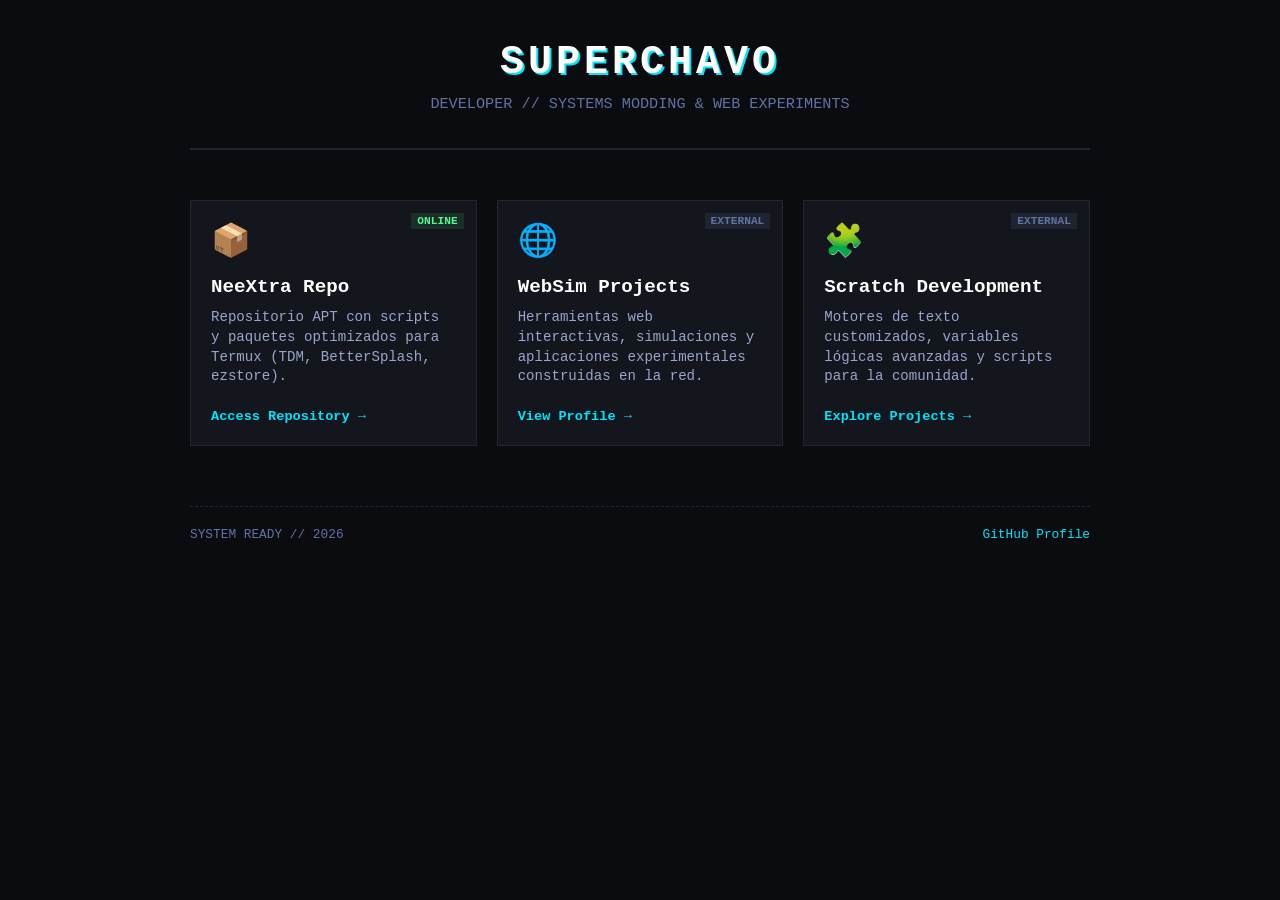
==== index.html @ 246838ec "Move everything to internal folder and add new landing page in root" ====
<!DOCTYPE html>
<html lang="es">
<head>
    <meta charset="UTF-8">
    <meta name="viewport" content="width=device-width, initial-scale=1.0">
    <title>Superchavo | Hub</title>
    <link rel="stylesheet" href="style.css">
</head>
<body>

    <div class="hub-container">
        <header class="hub-header">
            <h1 class="glitch-text">SUPERCHAVO</h1>
            <p class="subtitle">Developer // Systems Modding & Web Experiments</p>
        </header>

        <main class="projects-grid">
            
            <!-- Tarjeta 1: NeeXtra Repo (Ruta que vas a renombrar en GitHub) -->
            <a href="/Superchavo" class="project-card">
                <div class="card-status">ONLINE</div>
                <div class="card-icon">📦</div>
                <div class="card-content">
                    <h3>NeeXtra Repo</h3>
                    <p>Repositorio APT con scripts y paquetes optimizados para Termux (TDM, BetterSplash, ezstore).</p>
                    <span class="card-link">Access Repository →</span>
                </div>
            </a>

            <!-- Tarjeta 2: Websim & Web Apps -->
            <a href="https://websim.ai" target="_blank" class="project-card">
                <div class="card-status external">EXTERNAL</div>
                <div class="card-icon">🌐</div>
                <div class="card-content">
                    <h3>WebSim Projects</h3>
                    <p>Herramientas web interactivas, simulaciones y aplicaciones experimentales construidas en la red.</p>
                    <span class="card-link">View Profile →</span>
                </div>
            </a>

            <!-- Tarjeta 3: Scratch Projects -->
            <a href="https://scratch.mit.edu" target="_blank" class="project-card">
                <div class="card-status external">EXTERNAL</div>
                <div class="card-icon">🧩</div>
                <div class="card-content">
                    <h3>Scratch Development</h3>
                    <p>Motores de texto customizados, variables lógicas avanzadas y scripts para la comunidad.</p>
                    <span class="card-link">Explore Projects →</span>
                </div>
            </a>

        </main>

        <footer>
            <div class="footer-status">SYSTEM READY // 2026</div>
            <div><a href="https://github.com/Superchavo" target="_blank">GitHub Profile</a></div>
        </footer>
    </div>

</body>
</html>
---- style.css ----
:root {
    --bg-dark: #0b0c10;
    --panel-bg: #14161d;
    --border-color: #222531;
    --text-primary: #e2e4e9;
    --text-secondary: #6272a4;
    --cyan: #00e5ff;
    --green: #5af78e;
}

body {
    background-color: var(--bg-dark);
    color: var(--text-primary);
    font-family: 'Courier New', Courier, monospace;
    margin: 0;
    padding: 40px 20px;
    display: flex;
    justify-content: center;
}

.hub-container {
    width: 100%;
    max-width: 900px;
}

.hub-header {
    text-align: center;
    margin-bottom: 50px;
    border-bottom: 2px solid var(--border-color);
    padding-bottom: 20px;
}

.glitch-text {
    font-size: 2.5rem;
    margin: 0;
    letter-spacing: 4px;
    color: #fff;
    text-shadow: 2px 2px var(--cyan);
}

.subtitle {
    color: var(--text-secondary);
    font-size: 0.95rem;
    margin-top: 10px;
    text-transform: uppercase;
}

/* Grid de Proyectos */
.projects-grid {
    display: grid;
    grid-template-columns: repeat(auto-fit, minmax(260px, 1fr));
    gap: 20px;
}

.project-card {
    background-color: var(--panel-bg);
    border: 1px solid var(--border-color);
    padding: 20px;
    display: flex;
    flex-direction: column;
    text-decoration: none;
    color: inherit;
    position: relative;
    transition: transform 0.2s, border-color 0.2s;
}

.project-card:hover {
    transform: translateY(-4px);
    border-color: var(--cyan);
}

.card-status {
    position: absolute;
    top: 12px;
    right: 12px;
    font-size: 0.7rem;
    background-color: rgba(90, 247, 142, 0.1);
    color: var(--green);
    padding: 2px 6px;
    font-weight: bold;
}

.card-status.external {
    background-color: rgba(98, 114, 164, 0.15);
    color: var(--text-secondary);
}

.card-icon {
    font-size: 2rem;
    margin-bottom: 15px;
}

.card-content h3 {
    margin: 0 0 10px 0;
    color: #fff;
    font-size: 1.2rem;
}

.card-content p {
    color: #9aa5ce;
    font-size: 0.88rem;
    line-height: 1.4;
    margin: 0 0 20px 0;
}

.card-link {
    font-size: 0.85rem;
    color: var(--cyan);
    font-weight: bold;
}

footer {
    margin-top: 60px;
    border-top: 1px dashed var(--border-color);
    padding-top: 20px;
    display: flex;
    justify-content: space-between;
    font-size: 0.8rem;
    color: var(--text-secondary);
}

footer a {
    color: var(--cyan);
    text-decoration: none;
}
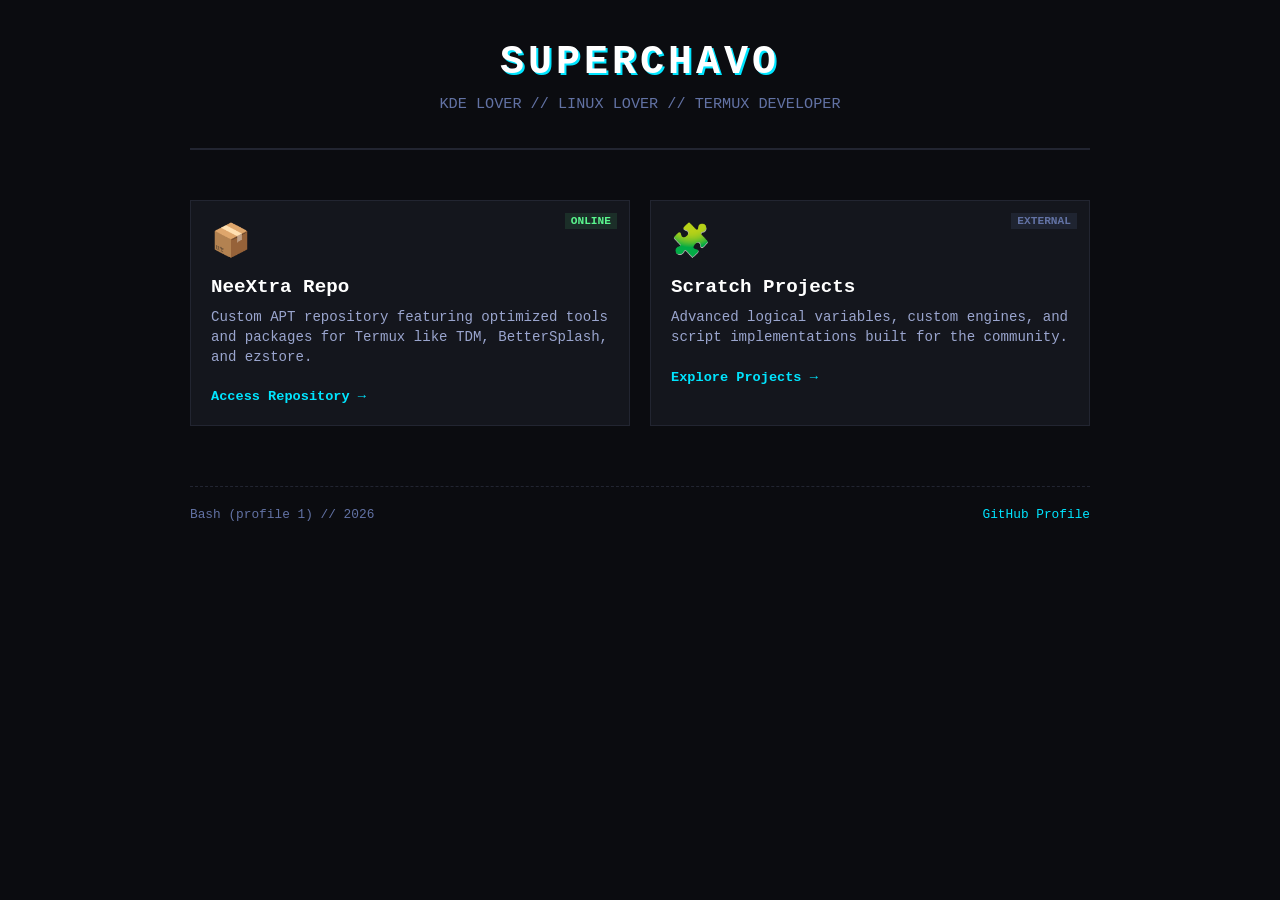
==== commit 0f6422b9: "Update project link and footer status text" ====
--- a/index.html
+++ b/index.html
@@ -1,9 +1,9 @@
 <!DOCTYPE html>
-<html lang="es">
+<html lang="en">
 <head>
     <meta charset="UTF-8">
     <meta name="viewport" content="width=device-width, initial-scale=1.0">
-    <title>Superchavo | Hub</title>
+    <title>Superchavo | Profile</title>
     <link rel="stylesheet" href="style.css">
 </head>
 <body>
@@ -11,40 +11,29 @@
     <div class="hub-container">
         <header class="hub-header">
             <h1 class="glitch-text">SUPERCHAVO</h1>
-            <p class="subtitle">Developer // Systems Modding & Web Experiments</p>
+            <p class="subtitle">KDE Lover // Linux Lover // Termux Developer</p>
         </header>
 
         <main class="projects-grid">
             
-            <!-- Tarjeta 1: NeeXtra Repo (Ruta que vas a renombrar en GitHub) -->
-            <a href="/Superchavo" class="project-card">
+            <!-- Card 1: NeeXtra Repo (The folder you will rename on GitHub) -->
+            <a href="/NeeXtraRepo" class="project-card">
                 <div class="card-status">ONLINE</div>
                 <div class="card-icon">📦</div>
                 <div class="card-content">
                     <h3>NeeXtra Repo</h3>
-                    <p>Repositorio APT con scripts y paquetes optimizados para Termux (TDM, BetterSplash, ezstore).</p>
+                    <p>Custom APT repository featuring optimized tools and packages for Termux like TDM, BetterSplash, and ezstore.</p>
                     <span class="card-link">Access Repository →</span>
                 </div>
             </a>
 
-            <!-- Tarjeta 2: Websim & Web Apps -->
-            <a href="https://websim.ai" target="_blank" class="project-card">
-                <div class="card-status external">EXTERNAL</div>
-                <div class="card-icon">🌐</div>
-                <div class="card-content">
-                    <h3>WebSim Projects</h3>
-                    <p>Herramientas web interactivas, simulaciones y aplicaciones experimentales construidas en la red.</p>
-                    <span class="card-link">View Profile →</span>
-                </div>
-            </a>
-
-            <!-- Tarjeta 3: Scratch Projects -->
+            <!-- Card 2: Scratch Development -->
             <a href="https://scratch.mit.edu" target="_blank" class="project-card">
                 <div class="card-status external">EXTERNAL</div>
                 <div class="card-icon">🧩</div>
                 <div class="card-content">
-                    <h3>Scratch Development</h3>
-                    <p>Motores de texto customizados, variables lógicas avanzadas y scripts para la comunidad.</p>
+                    <h3>Scratch Projects</h3>
+                    <p>Advanced logical variables, custom engines, and script implementations built for the community.</p>
                     <span class="card-link">Explore Projects →</span>
                 </div>
             </a>
@@ -52,7 +41,7 @@
         </main>
 
         <footer>
-            <div class="footer-status">SYSTEM READY // 2026</div>
+            <div class="footer-status">Bash (profile 1) // 2026</div>
             <div><a href="https://github.com/Superchavo" target="_blank">GitHub Profile</a></div>
         </footer>
     </div>
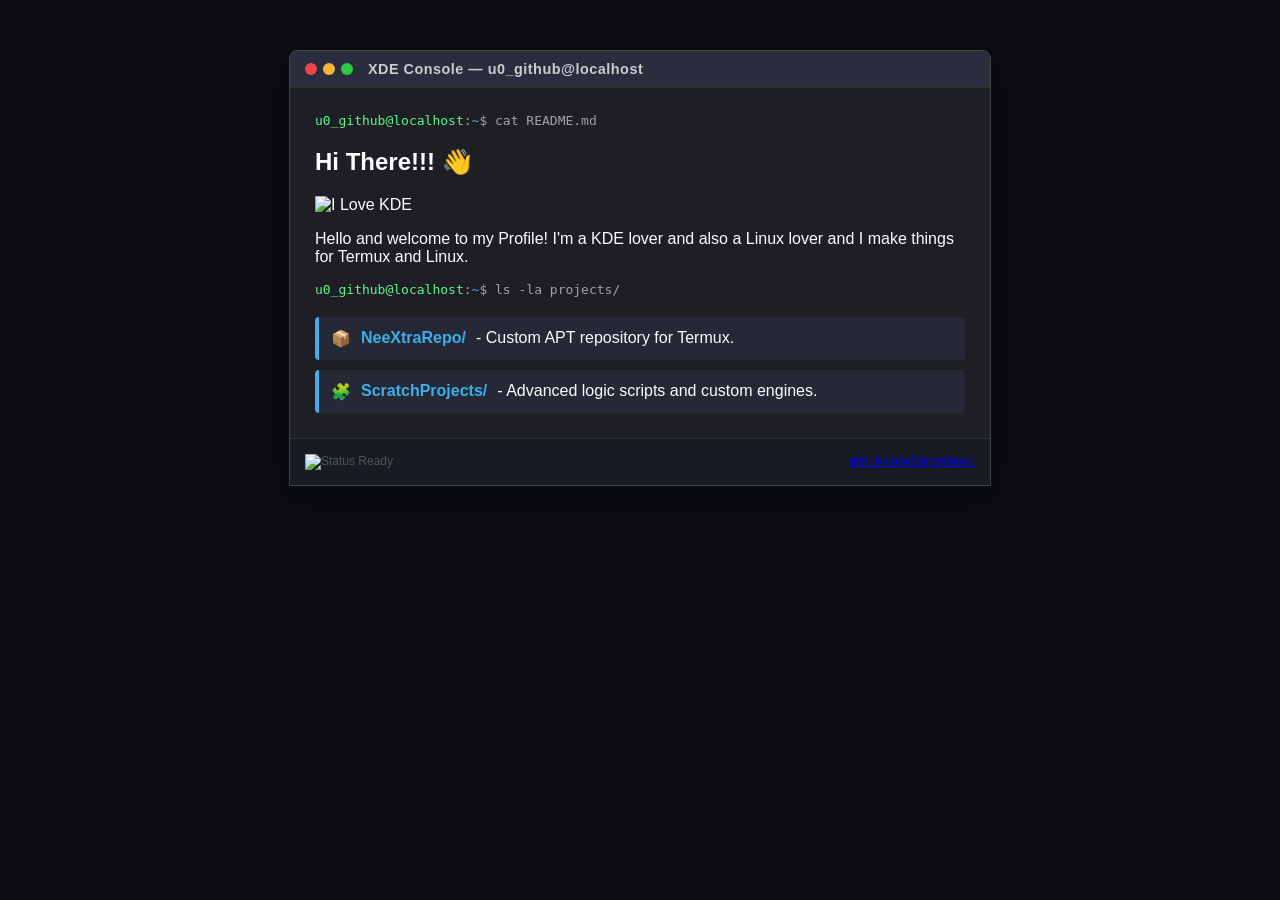
==== commit e0734488: "Complete migration to XDE look and feel with clean HTML" ====
--- a/index.html
+++ b/index.html
@@ -8,41 +8,59 @@
 </head>
 <body>
 
-    <div class="hub-container">
-        <header class="hub-header">
-            <h1 class="glitch-text">SUPERCHAVO</h1>
-            <p class="subtitle">KDE Lover // Linux Lover // Termux Developer</p>
-        </header>
+    <div class="terminal-container">
+        <!-- Barra superior estilo XDE (Plasma spinoff) -->
+        <div class="terminal-header">
+            <div class="buttons">
+                <span class="close"></span>
+                <span class="minimize"></span>
+                <span class="maximize"></span>
+            </div>
+            <div class="title">XDE Console — u0_github@localhost</div>
+        </div>
 
-        <main class="projects-grid">
+        <!-- Cuerpo de la ventana -->
+        <main class="terminal-body">
+            <div class="prompt-line">
+                <span class="user">u0_github@localhost</span>:<span class="dir">~</span>$ cat README.md
+            </div>
             
-            <!-- Card 1: NeeXtra Repo (The folder you will rename on GitHub) -->
-            <a href="/NeeXtraRepo" class="project-card">
-                <div class="card-status">ONLINE</div>
-                <div class="card-icon">📦</div>
-                <div class="card-content">
-                    <h3>NeeXtra Repo</h3>
-                    <p>Custom APT repository featuring optimized tools and packages for Termux like TDM, BetterSplash, and ezstore.</p>
-                    <span class="card-link">Access Repository →</span>
+            <section class="readme-content">
+                <h2>Hi There!!! 👋</h2>
+                <div class="badge-container">
+                    <img src="https://img.shields.io/badge/I_Love-KDE-00e5ff?style=flat&logo=kde&logoColor=white" alt="I Love KDE">
                 </div>
-            </a>
+                <p>Hello and welcome to my Profile! I'm a KDE lover and also a Linux lover and I make things for Termux and Linux.</p>
+            </section>
 
-            <!-- Card 2: Scratch Development -->
-            <a href="https://scratch.mit.edu" target="_blank" class="project-card">
-                <div class="card-status external">EXTERNAL</div>
-                <div class="card-icon">🧩</div>
-                <div class="card-content">
-                    <h3>Scratch Projects</h3>
-                    <p>Advanced logical variables, custom engines, and script implementations built for the community.</p>
-                    <span class="card-link">Explore Projects →</span>
-                </div>
-            </a>
+            <div class="prompt-line">
+                <span class="user">u0_github@localhost</span>:<span class="dir">~</span>$ ls -la projects/
+            </div>
 
+            <!-- Lista de proyectos adaptada para el diseño XDE -->
+            <div class="projects-list">
+                <a href="/NeeXtraRepo" class="project-item">
+                    <span class="item-icon">📦</span>
+                    <span class="item-name">NeeXtraRepo/</span>
+                    <span class="item-desc">- Custom APT repository for Termux.</span>
+                </a>
+
+                <a href="https://scratch.mit.edu" target="_blank" class="project-item">
+                    <span class="item-icon">🧩</span>
+                    <span class="item-name">ScratchProjects/</span>
+                    <span class="item-desc">- Advanced logic scripts and custom engines.</span>
+                </a>
+            </div>
         </main>
 
+        <!-- Footer limpio con tu badge estático de status -->
         <footer>
-            <div class="footer-status">Bash (profile 1) // 2026</div>
-            <div><a href="https://github.com/Superchavo" target="_blank">GitHub Profile</a></div>
+            <div class="footer-badge">
+                <img src="https://img.shields.io/badge/Status-Ready-3daee9?style=flat-square" alt="Status Ready">
+            </div>
+            <div class="footer-link">
+                <a href="https://github.com/Superchavo" target="_blank">github.com/Superchavo</a>
+            </div>
         </footer>
     </div>
 
--- a/style.css
+++ b/style.css
@@ -1,125 +1,77 @@
+/* XDE - A Plasma-inspired spinoff */
 :root {
-    --bg-dark: #0b0c10;
-    --panel-bg: #14161d;
-    --border-color: #222531;
-    --text-primary: #e2e4e9;
-    --text-secondary: #6272a4;
-    --cyan: #00e5ff;
-    --green: #5af78e;
+    --xde-bg: #1e1e24;
+    --xde-header: #292d3e;
+    --xde-accent: #3daee9;
+    --xde-text: #fcfcfc;
+    --xde-shadow: rgba(0,0,0,0.4);
 }
 
 body {
-    background-color: var(--bg-dark);
-    color: var(--text-primary);
-    font-family: 'Courier New', Courier, monospace;
+    background-color: #0b0c10;
+    color: var(--xde-text);
+    font-family: 'Cantarell', 'Segoe UI', sans-serif;
     margin: 0;
-    padding: 40px 20px;
+    padding: 50px 20px;
     display: flex;
     justify-content: center;
 }
 
-.hub-container {
+.terminal-container {
     width: 100%;
-    max-width: 900px;
+    max-width: 700px;
+    background: var(--xde-bg);
+    border: 1px solid #444;
+    border-radius: 8px 8px 0 0;
+    box-shadow: 0 10px 30px var(--xde-shadow);
+    overflow: hidden;
 }
 
-.hub-header {
-    text-align: center;
-    margin-bottom: 50px;
-    border-bottom: 2px solid var(--border-color);
-    padding-bottom: 20px;
+.terminal-header {
+    background: var(--xde-header);
+    padding: 10px 15px;
+    display: flex;
+    align-items: center;
+    border-bottom: 1px solid #333;
 }
 
-.glitch-text {
-    font-size: 2.5rem;
-    margin: 0;
-    letter-spacing: 4px;
-    color: #fff;
-    text-shadow: 2px 2px var(--cyan);
+.buttons { display: flex; gap: 6px; margin-right: 15px; }
+.buttons span { width: 12px; height: 12px; border-radius: 50%; }
+.close { background: #ed4747; }
+.minimize { background: #f6b43d; }
+.maximize { background: #33c748; }
+
+.title { font-size: 0.9rem; font-weight: bold; letter-spacing: 0.5px; color: #ccc; }
+
+.terminal-body { padding: 25px; }
+
+.prompt-line { font-family: monospace; margin-bottom: 15px; color: #a1a1aa; }
+.user { color: #5af78e; }
+.dir { color: var(--xde-accent); }
+
+.projects-list { display: grid; gap: 10px; margin-top: 20px; }
+
+.project-item {
+    display: flex;
+    align-items: center;
+    background: #252936;
+    padding: 12px;
+    border-radius: 4px;
+    text-decoration: none;
+    color: var(--xde-text);
+    border-left: 4px solid var(--xde-accent);
+    transition: transform 0.1s;
 }
 
-.subtitle {
-    color: var(--text-secondary);
-    font-size: 0.95rem;
-    margin-top: 10px;
-    text-transform: uppercase;
-}
-
-/* Grid de Proyectos */
-.projects-grid {
-    display: grid;
-    grid-template-columns: repeat(auto-fit, minmax(260px, 1fr));
-    gap: 20px;
-}
-
-.project-card {
-    background-color: var(--panel-bg);
-    border: 1px solid var(--border-color);
-    padding: 20px;
-    display: flex;
-    flex-direction: column;
-    text-decoration: none;
-    color: inherit;
-    position: relative;
-    transition: transform 0.2s, border-color 0.2s;
-}
-
-.project-card:hover {
-    transform: translateY(-4px);
-    border-color: var(--cyan);
-}
-
-.card-status {
-    position: absolute;
-    top: 12px;
-    right: 12px;
-    font-size: 0.7rem;
-    background-color: rgba(90, 247, 142, 0.1);
-    color: var(--green);
-    padding: 2px 6px;
-    font-weight: bold;
-}
-
-.card-status.external {
-    background-color: rgba(98, 114, 164, 0.15);
-    color: var(--text-secondary);
-}
-
-.card-icon {
-    font-size: 2rem;
-    margin-bottom: 15px;
-}
-
-.card-content h3 {
-    margin: 0 0 10px 0;
-    color: #fff;
-    font-size: 1.2rem;
-}
-
-.card-content p {
-    color: #9aa5ce;
-    font-size: 0.88rem;
-    line-height: 1.4;
-    margin: 0 0 20px 0;
-}
-
-.card-link {
-    font-size: 0.85rem;
-    color: var(--cyan);
-    font-weight: bold;
-}
+.project-item:hover { background: #2f3445; transform: scale(1.01); }
+.item-name { font-weight: bold; color: var(--xde-accent); margin: 0 10px; }
 
 footer {
-    margin-top: 60px;
-    border-top: 1px dashed var(--border-color);
-    padding-top: 20px;
+    padding: 15px;
+    background: #191b22;
     display: flex;
     justify-content: space-between;
-    font-size: 0.8rem;
-    color: var(--text-secondary);
+    font-size: 0.75rem;
+    color: #555;
+    border-top: 1px solid #333;
 }
-
-footer a {
-    color: var(--cyan);
-    text-decoration: none;
-}
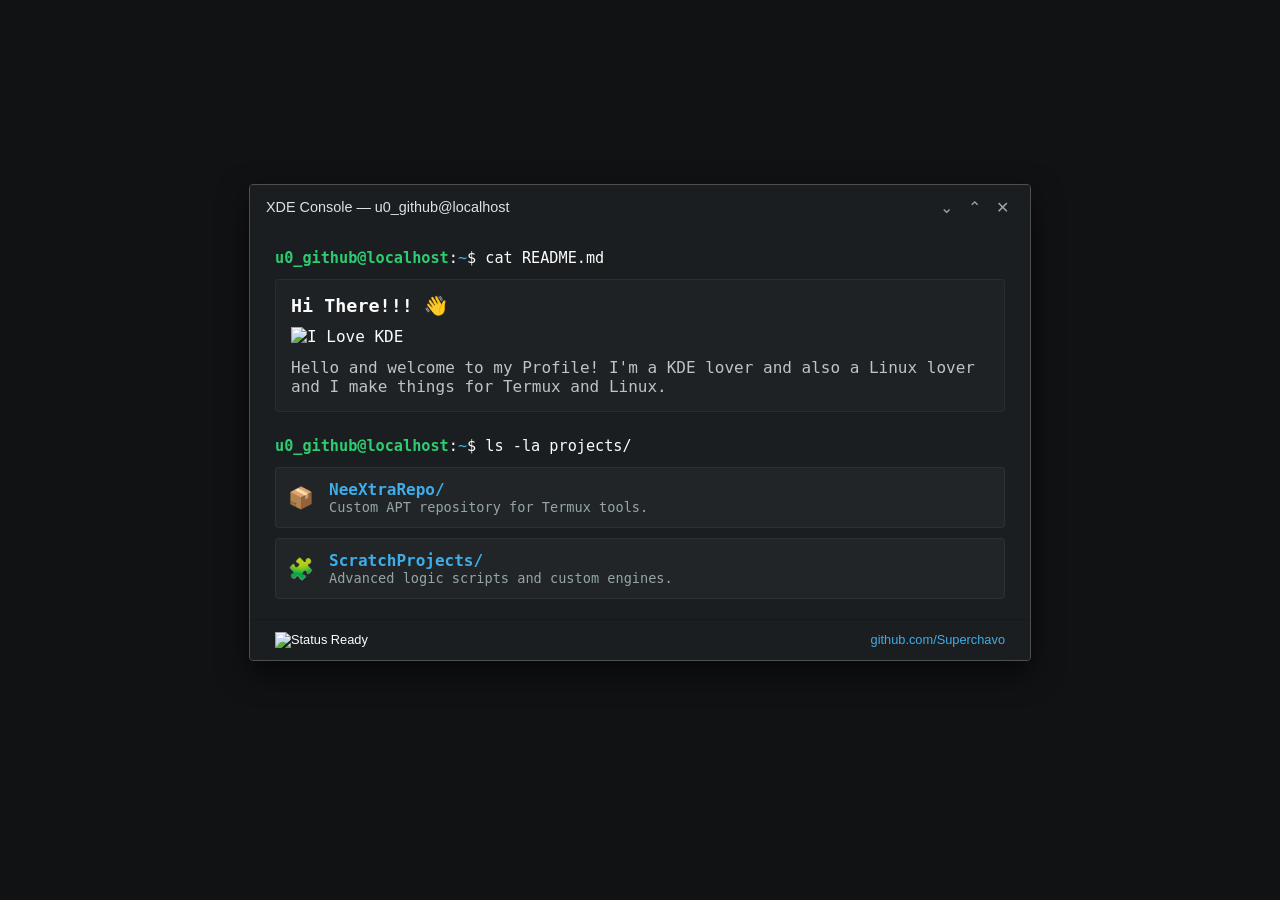
==== commit a887b60f: "Fix layout: remove macOS look and apply true XDE Plasma Breeze layout" ====
--- a/index.html
+++ b/index.html
@@ -8,18 +8,20 @@
 </head>
 <body>
 
-    <div class="terminal-container">
-        <!-- Barra superior estilo XDE (Plasma spinoff) -->
-        <div class="terminal-header">
-            <div class="buttons">
-                <span class="close"></span>
-                <span class="minimize"></span>
-                <span class="maximize"></span>
+    <div class="xde-window">
+        <!-- Barra superior integrada estilo XDE (Plasma puro) -->
+        <div class="xde-header">
+            <div class="xde-title-container">
+                <span class="title">XDE Console — u0_github@localhost</span>
             </div>
-            <div class="title">XDE Console — u0_github@localhost</div>
+            <!-- Botones geométricos de cheurón (Ángulo abajo, Ángulo arriba, Equis) -->
+            <div class="xde-buttons">
+                <span class="xde-btn minimize">&#8964;</span>
+                <span class="xde-btn maximize">&#8963;</span>
+                <span class="xde-btn close">&#10005;</span>
+            </div>
         </div>
 
-        <!-- Cuerpo de la ventana -->
         <main class="terminal-body">
             <div class="prompt-line">
                 <span class="user">u0_github@localhost</span>:<span class="dir">~</span>$ cat README.md
@@ -37,23 +39,25 @@
                 <span class="user">u0_github@localhost</span>:<span class="dir">~</span>$ ls -la projects/
             </div>
 
-            <!-- Lista de proyectos adaptada para el diseño XDE -->
             <div class="projects-list">
                 <a href="/NeeXtraRepo" class="project-item">
                     <span class="item-icon">📦</span>
-                    <span class="item-name">NeeXtraRepo/</span>
-                    <span class="item-desc">- Custom APT repository for Termux.</span>
+                    <div class="item-info">
+                        <span class="item-name">NeeXtraRepo/</span>
+                        <span class="item-desc">Custom APT repository for Termux tools.</span>
+                    </div>
                 </a>
 
                 <a href="https://scratch.mit.edu" target="_blank" class="project-item">
                     <span class="item-icon">🧩</span>
-                    <span class="item-name">ScratchProjects/</span>
-                    <span class="item-desc">- Advanced logic scripts and custom engines.</span>
+                    <div class="item-info">
+                        <span class="item-name">ScratchProjects/</span>
+                        <span class="item-desc">Advanced logic scripts and custom engines.</span>
+                    </div>
                 </a>
             </div>
         </main>
 
-        <!-- Footer limpio con tu badge estático de status -->
         <footer>
             <div class="footer-badge">
                 <img src="https://img.shields.io/badge/Status-Ready-3daee9?style=flat-square" alt="Status Ready">
--- a/style.css
+++ b/style.css
@@ -1,77 +1,94 @@
-/* XDE - A Plasma-inspired spinoff */
 :root {
-    --xde-bg: #1e1e24;
-    --xde-header: #292d3e;
-    --xde-accent: #3daee9;
-    --xde-text: #fcfcfc;
-    --xde-shadow: rgba(0,0,0,0.4);
+    --breeze-bg: #232629;
+    --breeze-view: #1b1e20;
+    --breeze-header: #1b1e20; /* Integrado con el fondo, sin borde fuerte */
+    --breeze-text: #fcfcfc;
+    --breeze-accent: #3daee9;
+    --breeze-border: #4d5053;
 }
 
 body {
-    background-color: #0b0c10;
-    color: var(--xde-text);
-    font-family: 'Cantarell', 'Segoe UI', sans-serif;
+    background-color: #111214;
+    color: var(--breeze-text);
+    font-family: 'Noto Sans', 'Cantarell', sans-serif;
     margin: 0;
-    padding: 50px 20px;
+    padding: 40px 15px;
     display: flex;
     justify-content: center;
+    align-items: center;
+    min-height: 85vh;
 }
 
-.terminal-container {
+.xde-window {
     width: 100%;
-    max-width: 700px;
-    background: var(--xde-bg);
-    border: 1px solid #444;
-    border-radius: 8px 8px 0 0;
-    box-shadow: 0 10px 30px var(--xde-shadow);
+    max-width: 780px;
+    background-color: var(--breeze-view);
+    border: 1px solid var(--breeze-border);
+    border-radius: 4px;
+    box-shadow: 0 12px 30px rgba(0, 0, 0, 0.6);
     overflow: hidden;
 }
 
-.terminal-header {
-    background: var(--xde-header);
-    padding: 10px 15px;
+/* Header limpio con título a la izquierda */
+.xde-header {
+    background-color: var(--breeze-header);
+    padding: 10px 16px;
     display: flex;
+    justify-content: space-between;
     align-items: center;
-    border-bottom: 1px solid #333;
+    user-select: none;
 }
 
-.buttons { display: flex; gap: 6px; margin-right: 15px; }
-.buttons span { width: 12px; height: 12px; border-radius: 50%; }
-.close { background: #ed4747; }
-.minimize { background: #f6b43d; }
-.maximize { background: #33c748; }
-
-.title { font-size: 0.9rem; font-weight: bold; letter-spacing: 0.5px; color: #ccc; }
-
-.terminal-body { padding: 25px; }
-
-.prompt-line { font-family: monospace; margin-bottom: 15px; color: #a1a1aa; }
-.user { color: #5af78e; }
-.dir { color: var(--xde-accent); }
-
-.projects-list { display: grid; gap: 10px; margin-top: 20px; }
-
-.project-item {
-    display: flex;
-    align-items: center;
-    background: #252936;
-    padding: 12px;
-    border-radius: 4px;
-    text-decoration: none;
-    color: var(--xde-text);
-    border-left: 4px solid var(--xde-accent);
-    transition: transform 0.1s;
+.xde-title-container {
+    font-size: 0.9rem;
+    color: #e0e0e0;
 }
 
-.project-item:hover { background: #2f3445; transform: scale(1.01); }
-.item-name { font-weight: bold; color: var(--xde-accent); margin: 0 10px; }
+/* Botones con los ángulos correctos */
+.xde-buttons {
+    display: flex;
+    gap: 4px;
+}
 
-footer {
-    padding: 15px;
-    background: #191b22;
-    display: flex;
-    justify-content: space-between;
-    font-size: 0.75rem;
-    color: #555;
-    border-top: 1px solid #333;
+.xde-btn {
+    display: inline-flex;
+    align-items: center;
+    justify-content: center;
+    width: 24px;
+    height: 24px;
+    font-size: 1rem;
+    font-weight: 200; /* Líneas finas */
+    color: #a1a2a3;
+    cursor: pointer;
+    border-radius: 3px;
+    transition: background-color 0.15s, color 0.15s;
 }
+
+.xde-btn:hover {
+    background-color: rgba(255, 255, 255, 0.1);
+    color: var(--breeze-text);
+}
+
+.xde-btn.close:hover {
+    background-color: #da4453;
+    color: #fff;
+}
+
+/* El resto se mantiene igual */
+.terminal-body { padding: 20px 25px; font-family: 'Fira Code', monospace; }
+.prompt-line { font-size: 0.95rem; margin-bottom: 12px; }
+.user { color: #2ecc71; font-weight: bold; }
+.dir { color: var(--breeze-accent); }
+.readme-content { background-color: rgba(255, 255, 255, 0.02); padding: 15px; border-radius: 4px; margin: 12px 0 25px 0; border: 1px solid rgba(255,255,255,0.05); }
+.readme-content h2 { margin: 0 0 10px 0; font-size: 1.15rem; }
+.readme-content p { margin: 0; color: #bdc3c7; }
+.badge-container { margin-bottom: 12px; }
+.projects-list { display: flex; flex-direction: column; gap: 10px; }
+.project-item { display: flex; align-items: center; background-color: rgba(255, 255, 255, 0.03); border: 1px solid rgba(255, 255, 255, 0.05); padding: 12px; border-radius: 4px; text-decoration: none; color: var(--breeze-text); }
+.project-item:hover { background-color: rgba(61, 174, 233, 0.08); border-color: var(--breeze-accent); }
+.item-icon { font-size: 1.3rem; margin-right: 15px; }
+.item-info { display: flex; flex-direction: column; }
+.item-name { font-weight: bold; color: var(--breeze-accent); }
+.item-desc { color: #95a5a6; font-size: 0.85rem; }
+footer { padding: 12px 25px; background-color: var(--breeze-header); border-top: 1px solid rgba(0, 0, 0, 0.2); display: flex; justify-content: space-between; font-size: 0.8rem; }
+footer a { color: var(--breeze-accent); text-decoration: none; }
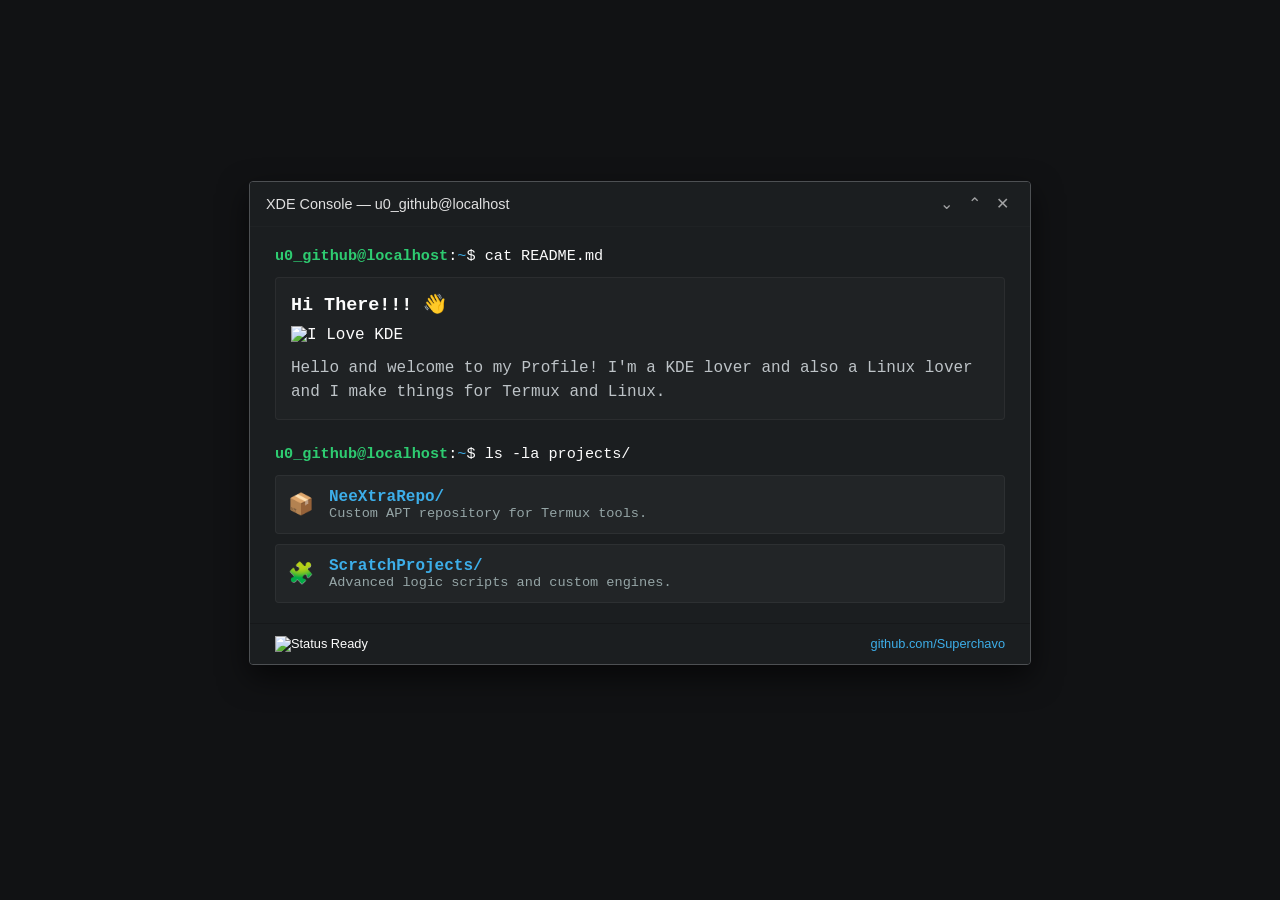
==== commit e1ebb45e: "Add script.js and update HTML/CSS layout with genuine Plasma aesthetics and Scratch link" ====
--- a/index.html
+++ b/index.html
@@ -1,5 +1,5 @@
 <!DOCTYPE html>
-<html lang="en">
+<html lang="es">
 <head>
     <meta charset="UTF-8">
     <meta name="viewport" content="width=device-width, initial-scale=1.0">
@@ -8,17 +8,15 @@
 </head>
 <body>
 
-    <div class="xde-window">
-        <!-- Barra superior integrada estilo XDE (Plasma puro) -->
+    <div class="xde-window" id="xdeWindow">
         <div class="xde-header">
             <div class="xde-title-container">
                 <span class="title">XDE Console — u0_github@localhost</span>
             </div>
-            <!-- Botones geométricos de cheurón (Ángulo abajo, Ángulo arriba, Equis) -->
             <div class="xde-buttons">
-                <span class="xde-btn minimize">&#8964;</span>
-                <span class="xde-btn maximize">&#8963;</span>
-                <span class="xde-btn close">&#10005;</span>
+                <span class="xde-btn minimize" id="btnMinimize" title="Minimizar">&#8964;</span>
+                <span class="xde-btn maximize" id="btnMaximize" title="Maximizar">&#8963;</span>
+                <span class="xde-btn close" id="btnClose" title="Cerrar">&#10005;</span>
             </div>
         </div>
 
@@ -48,7 +46,7 @@
                     </div>
                 </a>
 
-                <a href="https://scratch.mit.edu" target="_blank" class="project-item">
+                <a href="https://scratch.mit.edu/users/superchavo/" target="_blank" class="project-item">
                     <span class="item-icon">🧩</span>
                     <div class="item-info">
                         <span class="item-name">ScratchProjects/</span>
@@ -68,5 +66,6 @@
         </footer>
     </div>
 
+    <script src="script.js"></script>
 </body>
 </html>
--- a/style.css
+++ b/style.css
@@ -1,7 +1,7 @@
 :root {
     --breeze-bg: #232629;
     --breeze-view: #1b1e20;
-    --breeze-header: #1b1e20; /* Integrado con el fondo, sin borde fuerte */
+    --breeze-header: #1b1e20;
     --breeze-text: #fcfcfc;
     --breeze-accent: #3daee9;
     --breeze-border: #4d5053;
@@ -27,9 +27,23 @@
     border-radius: 4px;
     box-shadow: 0 12px 30px rgba(0, 0, 0, 0.6);
     overflow: hidden;
+    transition: all 0.25s cubic-bezier(0.2, 0.8, 0.2, 1);
 }
 
-/* Header limpio con título a la izquierda */
+/* Clases para el manejo dinámico con JS */
+.xde-window.minimized {
+    transform: translateY(60px) scale(0.85);
+    opacity: 0;
+    pointer-events: none;
+}
+
+.xde-window.maximized {
+    max-width: 100% !important;
+    width: 98vw;
+    height: 92vh;
+}
+
+/* Header limpio e integrado con el título completamente a la izquierda */
 .xde-header {
     background-color: var(--breeze-header);
     padding: 10px 16px;
@@ -37,6 +51,7 @@
     justify-content: space-between;
     align-items: center;
     user-select: none;
+    border-bottom: 1px solid rgba(255, 255, 255, 0.02);
 }
 
 .xde-title-container {
@@ -44,7 +59,7 @@
     color: #e0e0e0;
 }
 
-/* Botones con los ángulos correctos */
+/* Botones finos y minimalistas de Plasma Breeze */
 .xde-buttons {
     display: flex;
     gap: 4px;
@@ -57,7 +72,7 @@
     width: 24px;
     height: 24px;
     font-size: 1rem;
-    font-weight: 200; /* Líneas finas */
+    font-weight: 200;
     color: #a1a2a3;
     cursor: pointer;
     border-radius: 3px;
@@ -74,21 +89,110 @@
     color: #fff;
 }
 
-/* El resto se mantiene igual */
-.terminal-body { padding: 20px 25px; font-family: 'Fira Code', monospace; }
-.prompt-line { font-size: 0.95rem; margin-bottom: 12px; }
-.user { color: #2ecc71; font-weight: bold; }
-.dir { color: var(--breeze-accent); }
-.readme-content { background-color: rgba(255, 255, 255, 0.02); padding: 15px; border-radius: 4px; margin: 12px 0 25px 0; border: 1px solid rgba(255,255,255,0.05); }
-.readme-content h2 { margin: 0 0 10px 0; font-size: 1.15rem; }
-.readme-content p { margin: 0; color: #bdc3c7; }
-.badge-container { margin-bottom: 12px; }
-.projects-list { display: flex; flex-direction: column; gap: 10px; }
-.project-item { display: flex; align-items: center; background-color: rgba(255, 255, 255, 0.03); border: 1px solid rgba(255, 255, 255, 0.05); padding: 12px; border-radius: 4px; text-decoration: none; color: var(--breeze-text); }
-.project-item:hover { background-color: rgba(61, 174, 233, 0.08); border-color: var(--breeze-accent); }
-.item-icon { font-size: 1.3rem; margin-right: 15px; }
-.item-info { display: flex; flex-direction: column; }
-.item-name { font-weight: bold; color: var(--breeze-accent); }
-.item-desc { color: #95a5a6; font-size: 0.85rem; }
-footer { padding: 12px 25px; background-color: var(--breeze-header); border-top: 1px solid rgba(0, 0, 0, 0.2); display: flex; justify-content: space-between; font-size: 0.8rem; }
-footer a { color: var(--breeze-accent); text-decoration: none; }
+/* Cuerpo interno de la terminal */
+.terminal-body {
+    padding: 20px 25px;
+    font-family: 'Fira Code', 'Courier New', monospace;
+}
+
+.prompt-line {
+    font-size: 0.95rem;
+    margin-bottom: 12px;
+}
+
+.user {
+    color: #2ecc71;
+    font-weight: bold;
+}
+
+.dir {
+    color: var(--breeze-accent);
+}
+
+.readme-content {
+    background-color: rgba(255, 255, 255, 0.02);
+    padding: 15px;
+    border-radius: 4px;
+    margin: 12px 0 25px 0;
+    border: 1px solid rgba(255, 255, 255, 0.05);
+}
+
+.readme-content h2 {
+    margin: 0 0 10px 0;
+    font-size: 1.15rem;
+}
+
+.readme-content p {
+    margin: 0;
+    color: #bdc3c7;
+    line-height: 1.5;
+}
+
+.badge-container {
+    margin-bottom: 12px;
+}
+
+/* Contenedores de proyectos */
+.projects-list {
+    display: flex;
+    flex-direction: column;
+    gap: 10px;
+}
+
+.project-item {
+    display: flex;
+    align-items: center;
+    background-color: rgba(255, 255, 255, 0.03);
+    border: 1px solid rgba(255, 255, 255, 0.05);
+    padding: 12px;
+    border-radius: 4px;
+    text-decoration: none;
+    color: var(--breeze-text);
+    transition: all 0.2s;
+}
+
+.project-item:hover {
+    background-color: rgba(61, 174, 233, 0.08);
+    border-color: var(--breeze-accent);
+    transform: translateX(4px);
+}
+
+.item-icon {
+    font-size: 1.3rem;
+    margin-right: 15px;
+}
+
+.item-info {
+    display: flex;
+    flex-direction: column;
+}
+
+.item-name {
+    font-weight: bold;
+    color: var(--breeze-accent);
+}
+
+.item-desc {
+    color: #95a5a6;
+    font-size: 0.85rem;
+}
+
+/* Pie de la ventana */
+footer {
+    padding: 12px 25px;
+    background-color: var(--breeze-header);
+    border-top: 1px solid rgba(0, 0, 0, 0.2);
+    display: flex;
+    justify-content: space-between;
+    align-items: center;
+    font-size: 0.8rem;
+}
+
+footer a {
+    color: var(--breeze-accent);
+    text-decoration: none;
+}
+
+footer a:hover {
+    text-decoration: underline;
+}
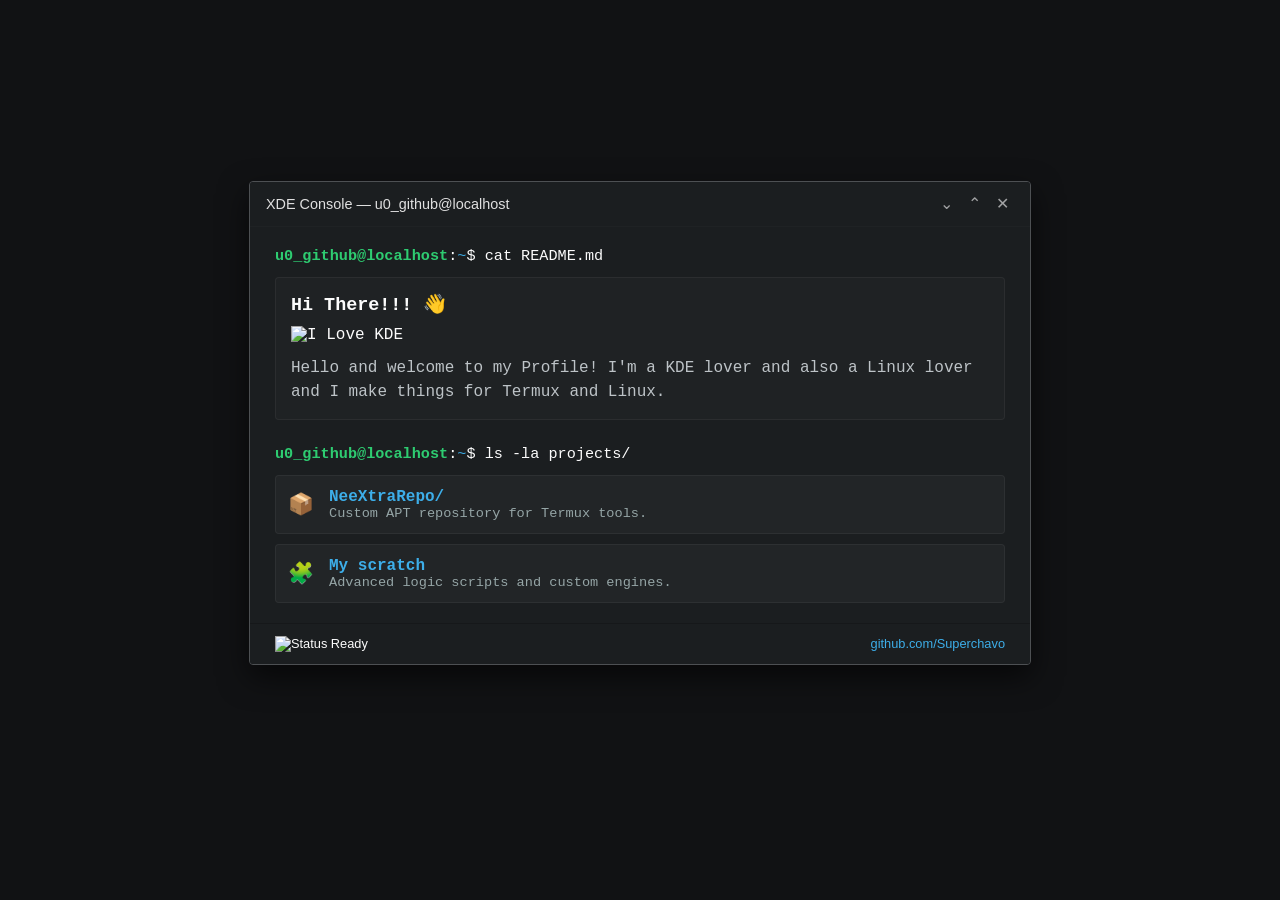
==== commit fbdd0006: "Update index.html" ====
--- a/index.html
+++ b/index.html
@@ -49,7 +49,7 @@
                 <a href="https://scratch.mit.edu/users/superchavo/" target="_blank" class="project-item">
                     <span class="item-icon">🧩</span>
                     <div class="item-info">
-                        <span class="item-name">ScratchProjects/</span>
+                        <span class="item-name">My scratch</span>
                         <span class="item-desc">Advanced logic scripts and custom engines.</span>
                     </div>
                 </a>
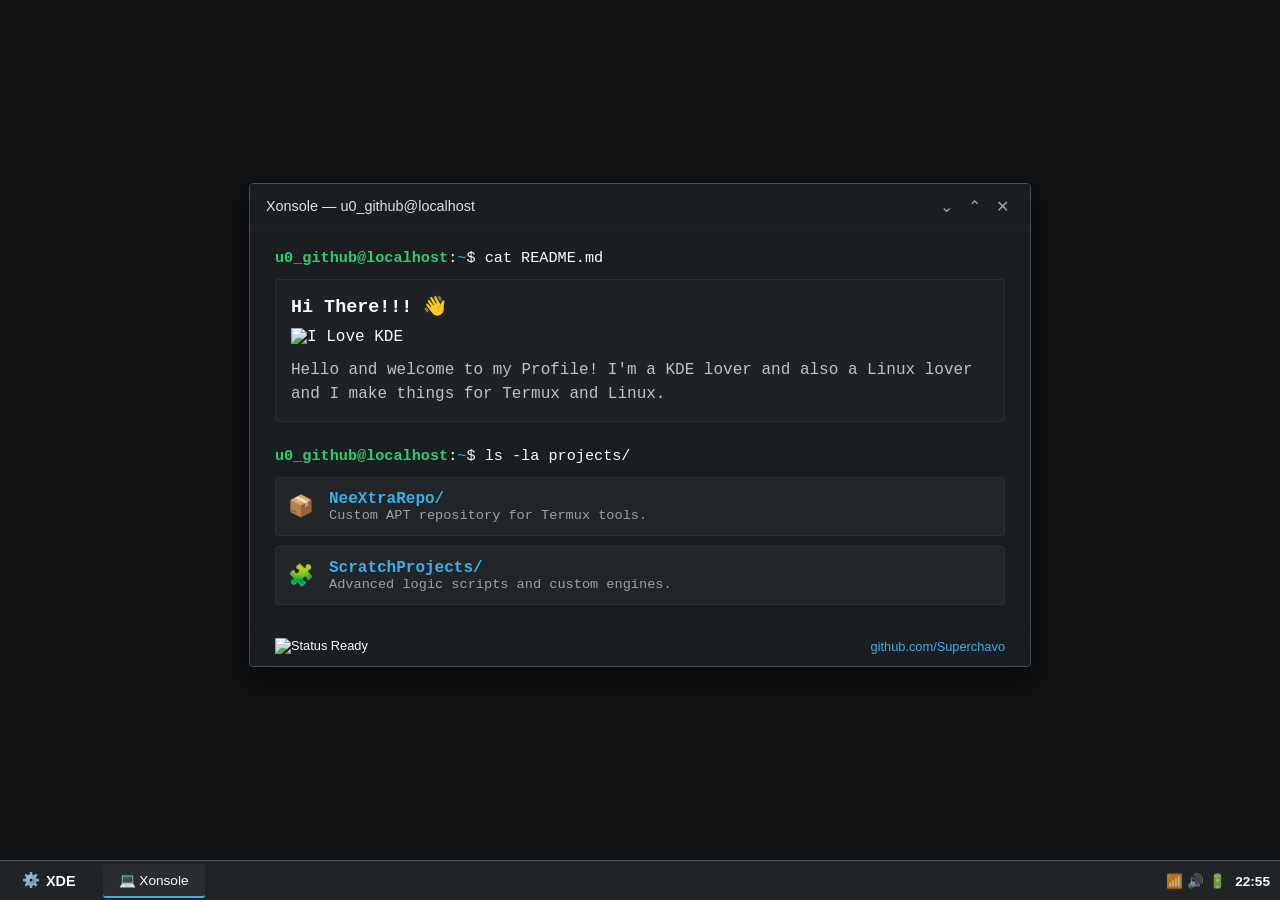
==== commit e607804e: "Add script.js and update HTML/CSS layout with genuine Plasma aesthetics and Scratch link" ====
--- a/index.html
+++ b/index.html
@@ -11,11 +11,11 @@
     <div class="xde-window" id="xdeWindow">
         <div class="xde-header">
             <div class="xde-title-container">
-                <span class="title">XDE Console — u0_github@localhost</span>
+                <span class="title">Xonsole — u0_github@localhost</span>
             </div>
             <div class="xde-buttons">
                 <span class="xde-btn minimize" id="btnMinimize" title="Minimizar">&#8964;</span>
-                <span class="xde-btn maximize" id="btnMaximize" title="Maximizar">&#8963;</span>
+                <span class="xde-btn maximize" id="btnMaximize" title="Pantalla Completa">&#8963;</span>
                 <span class="xde-btn close" id="btnClose" title="Cerrar">&#10005;</span>
             </div>
         </div>
@@ -49,7 +49,7 @@
                 <a href="https://scratch.mit.edu/users/superchavo/" target="_blank" class="project-item">
                     <span class="item-icon">🧩</span>
                     <div class="item-info">
-                        <span class="item-name">My scratch</span>
+                        <span class="item-name">ScratchProjects/</span>
                         <span class="item-desc">Advanced logic scripts and custom engines.</span>
                     </div>
                 </a>
@@ -66,6 +66,23 @@
         </footer>
     </div>
 
+    <div class="xde-kicker">
+        <div class="kicker-start">
+            <span class="kicker-logo">⚙️</span> <span class="kicker-text">XDE</span>
+        </div>
+        <div class="kicker-tasks">
+            <div class="task-item active">
+                <span>💻 Xonsole</span>
+            </div>
+        </div>
+        <div class="kicker-systray">
+            <span class="tray-icon">📶</span>
+            <span class="tray-icon">🔊</span>
+            <span class="tray-icon">🔋</span>
+            <span class="tray-clock" id="kickerClock">12:00</span>
+        </div>
+    </div>
+
     <script src="script.js"></script>
 </body>
 </html>
--- a/style.css
+++ b/style.css
@@ -5,6 +5,7 @@
     --breeze-text: #fcfcfc;
     --breeze-accent: #3daee9;
     --breeze-border: #4d5053;
+    --kicker-bg: rgba(35, 38, 41, 0.95);
 }
 
 body {
@@ -12,11 +13,12 @@
     color: var(--breeze-text);
     font-family: 'Noto Sans', 'Cantarell', sans-serif;
     margin: 0;
-    padding: 40px 15px;
+    padding: 20px 15px 60px 15px; /* Espacio abajo para que el kicker no tape nada */
     display: flex;
     justify-content: center;
     align-items: center;
-    min-height: 85vh;
+    min-height: 90vh;
+    overflow-x: hidden;
 }
 
 .xde-window {
@@ -27,23 +29,25 @@
     border-radius: 4px;
     box-shadow: 0 12px 30px rgba(0, 0, 0, 0.6);
     overflow: hidden;
-    transition: all 0.25s cubic-bezier(0.2, 0.8, 0.2, 1);
+    transition: width 0.1s, height 0.1s, max-width 0.1s;
 }
 
-/* Clases para el manejo dinámico con JS */
+/* Cuando entra en Pantalla Completa real vía JS cambia el contenedor */
+.xde-window:fullscreen {
+    max-width: 100vw !important;
+    width: 100vw !important;
+    height: 100vh !important;
+    border: none;
+    border-radius: 0;
+}
+
 .xde-window.minimized {
     transform: translateY(60px) scale(0.85);
     opacity: 0;
     pointer-events: none;
 }
 
-.xde-window.maximized {
-    max-width: 100% !important;
-    width: 98vw;
-    height: 92vh;
-}
-
-/* Header limpio e integrado con el título completamente a la izquierda */
+/* Header de la Xonsole */
 .xde-header {
     background-color: var(--breeze-header);
     padding: 10px 16px;
@@ -59,7 +63,6 @@
     color: #e0e0e0;
 }
 
-/* Botones finos y minimalistas de Plasma Breeze */
 .xde-buttons {
     display: flex;
     gap: 4px;
@@ -89,25 +92,15 @@
     color: #fff;
 }
 
-/* Cuerpo interno de la terminal */
+/* Cuerpo de la Terminal */
 .terminal-body {
     padding: 20px 25px;
     font-family: 'Fira Code', 'Courier New', monospace;
 }
 
-.prompt-line {
-    font-size: 0.95rem;
-    margin-bottom: 12px;
-}
-
-.user {
-    color: #2ecc71;
-    font-weight: bold;
-}
-
-.dir {
-    color: var(--breeze-accent);
-}
+.prompt-line { font-size: 0.95rem; margin-bottom: 12px; }
+.user { color: #2ecc71; font-weight: bold; }
+.dir { color: var(--breeze-accent); }
 
 .readme-content {
     background-color: rgba(255, 255, 255, 0.02);
@@ -116,83 +109,87 @@
     margin: 12px 0 25px 0;
     border: 1px solid rgba(255, 255, 255, 0.05);
 }
+.readme-content h2 { margin: 0 0 10px 0; font-size: 1.15rem; }
+.readme-content p { margin: 0; color: #bdc3c7; line-height: 1.5; }
+.badge-container { margin-bottom: 12px; }
 
-.readme-content h2 {
-    margin: 0 0 10px 0;
-    font-size: 1.15rem;
-}
+.projects-list { display: flex; flex-direction: column; gap: 10px; }
+.project-item { display: flex; align-items: center; background-color: rgba(255, 255, 255, 0.03); border: 1px solid rgba(255, 255, 255, 0.05); padding: 12px; border-radius: 4px; text-decoration: none; color: var(--breeze-text); transition: all 0.2s; }
+.project-item:hover { background-color: rgba(61, 174, 233, 0.08); border-color: var(--breeze-accent); transform: translateX(4px); }
+.item-icon { font-size: 1.3rem; margin-right: 15px; }
+.item-info { display: flex; flex-direction: column; }
+.item-name { font-weight: bold; color: var(--breeze-accent); }
+.item-desc { color: #95a5a6; font-size: 0.85rem; }
 
-.readme-content p {
-    margin: 0;
-    color: #bdc3c7;
-    line-height: 1.5;
-}
+footer { padding: 12px 25px; background-color: var(--breeze-header); border-top: 1px solid rgba(0, 0, 0, 0.2); display: flex; justify-content: space-between; align-items: center; font-size: 0.8rem; }
+footer a { color: var(--breeze-accent); text-decoration: none; }
+footer a:hover { text-decoration: underline; }
 
-.badge-container {
-    margin-bottom: 12px;
-}
-
-/* Contenedores de proyectos */
-.projects-list {
-    display: flex;
-    flex-direction: column;
-    gap: 10px;
-}
-
-.project-item {
-    display: flex;
-    align-items: center;
-    background-color: rgba(255, 255, 255, 0.03);
-    border: 1px solid rgba(255, 255, 255, 0.05);
-    padding: 12px;
-    border-radius: 4px;
-    text-decoration: none;
-    color: var(--breeze-text);
-    transition: all 0.2s;
-}
-
-.project-item:hover {
-    background-color: rgba(61, 174, 233, 0.08);
-    border-color: var(--breeze-accent);
-    transform: translateX(4px);
-}
-
-.item-icon {
-    font-size: 1.3rem;
-    margin-right: 15px;
-}
-
-.item-info {
-    display: flex;
-    flex-direction: column;
-}
-
-.item-name {
-    font-weight: bold;
-    color: var(--breeze-accent);
-}
-
-.item-desc {
-    color: #95a5a6;
-    font-size: 0.85rem;
-}
-
-/* Pie de la ventana */
-footer {
-    padding: 12px 25px;
-    background-color: var(--breeze-header);
-    border-top: 1px solid rgba(0, 0, 0, 0.2);
+/* DISEÑO DEL KICKER PANEL (ESTILO PLASMA BREEZE DE ESCRITORIO) */
+.xde-kicker {
+    position: fixed;
+    bottom: 0;
+    left: 0;
+    width: 100vw;
+    height: 40px;
+    background-color: var(--kicker-bg);
+    border-top: 1px solid var(--breeze-border);
     display: flex;
     justify-content: space-between;
     align-items: center;
-    font-size: 0.8rem;
+    padding: 0 10px;
+    box-sizing: border-box;
+    z-index: 9999;
+    user-select: none;
 }
 
-footer a {
-    color: var(--breeze-accent);
-    text-decoration: none;
+.kicker-start {
+    display: flex;
+    align-items: center;
+    gap: 6px;
+    padding: 0 12px;
+    height: 32px;
+    cursor: pointer;
+    border-radius: 3px;
+    font-size: 0.9rem;
+    font-weight: bold;
+    transition: background 0.15s;
+}
+.kicker-start:hover {
+    background-color: rgba(255, 255, 255, 0.1);
 }
 
-footer a:hover {
-    text-decoration: underline;
+.kicker-tasks {
+    flex-grow: 1;
+    margin-index: 15px;
+    padding-left: 15px;
+    display: flex;
 }
+
+.task-item {
+    display: flex;
+    align-items: center;
+    padding: 0 16px;
+    height: 32px;
+    border-radius: 3px;
+    font-size: 0.85rem;
+    background-color: rgba(255, 255, 255, 0.04);
+    border-bottom: 2px solid var(--breeze-accent);
+}
+
+.xde-systray {
+    display: flex;
+    align-items: center;
+    gap: 12px;
+}
+.tray-icon {
+    font-size: 0.85rem;
+    opacity: 0.7;
+    cursor: pointer;
+}
+.tray-icon:hover { opacity: 1; }
+.tray-clock {
+    font-size: 0.85rem;
+    font-weight: bold;
+    padding-left: 5px;
+}
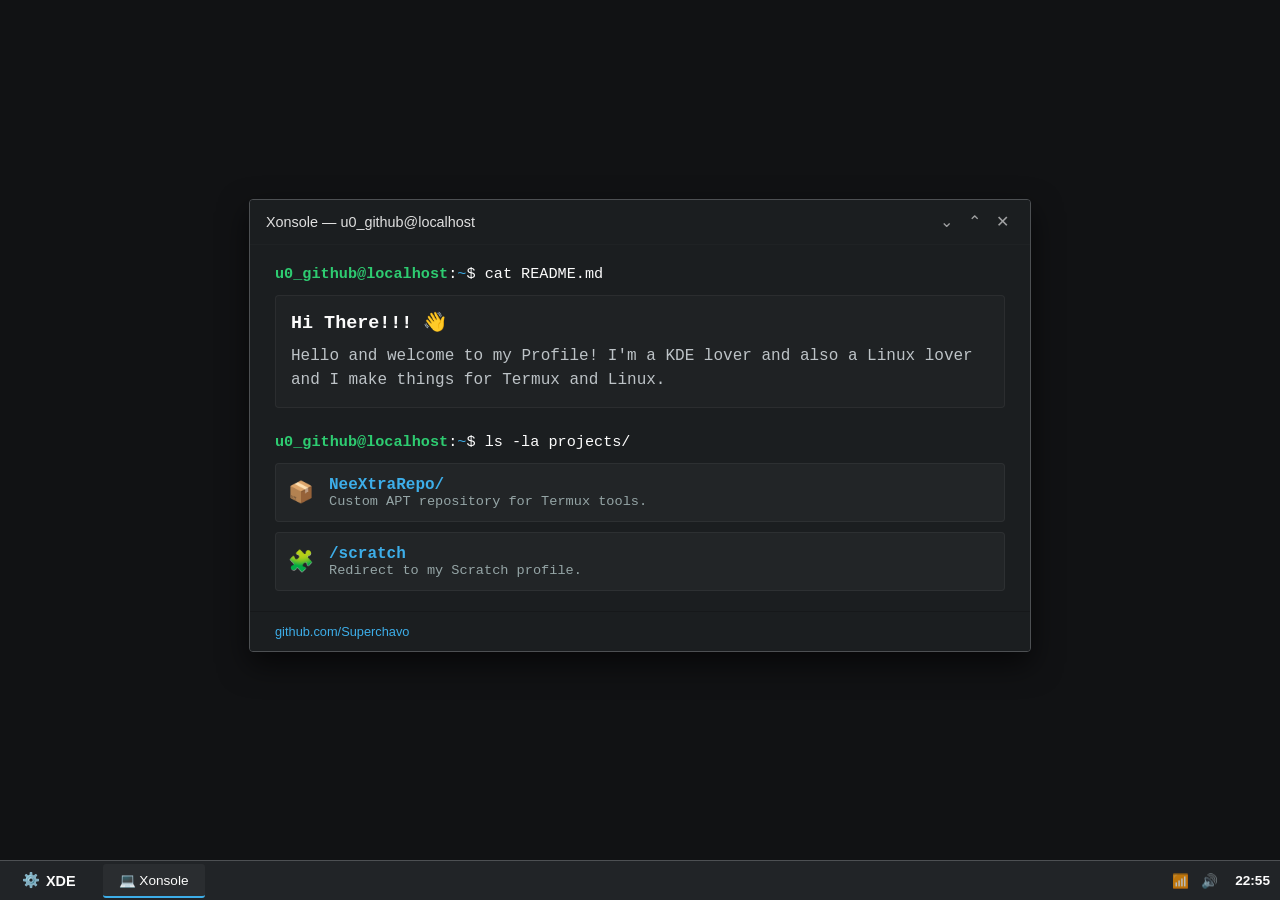
==== commit 89dd3bb3: "fix smth in the html on the main" ====
--- a/index.html
+++ b/index.html
@@ -27,9 +27,6 @@
             
             <section class="readme-content">
                 <h2>Hi There!!! 👋</h2>
-                <div class="badge-container">
-                    <img src="https://img.shields.io/badge/I_Love-KDE-00e5ff?style=flat&logo=kde&logoColor=white" alt="I Love KDE">
-                </div>
                 <p>Hello and welcome to my Profile! I'm a KDE lover and also a Linux lover and I make things for Termux and Linux.</p>
             </section>
 
@@ -46,20 +43,17 @@
                     </div>
                 </a>
 
-                <a href="https://scratch.mit.edu/users/superchavo/" target="_blank" class="project-item">
+                <a href="/scratch" target="_blank" class="project-item">
                     <span class="item-icon">🧩</span>
                     <div class="item-info">
-                        <span class="item-name">ScratchProjects/</span>
-                        <span class="item-desc">Advanced logic scripts and custom engines.</span>
+                        <span class="item-name">/scratch</span>
+                        <span class="item-desc">Redirect to my Scratch profile.</span>
                     </div>
                 </a>
             </div>
         </main>
 
         <footer>
-            <div class="footer-badge">
-                <img src="https://img.shields.io/badge/Status-Ready-3daee9?style=flat-square" alt="Status Ready">
-            </div>
             <div class="footer-link">
                 <a href="https://github.com/Superchavo" target="_blank">github.com/Superchavo</a>
             </div>
@@ -75,10 +69,9 @@
                 <span>💻 Xonsole</span>
             </div>
         </div>
-        <div class="kicker-systray">
+        <div class="xde-systray">
             <span class="tray-icon">📶</span>
             <span class="tray-icon">🔊</span>
-            <span class="tray-icon">🔋</span>
             <span class="tray-clock" id="kickerClock">12:00</span>
         </div>
     </div>
